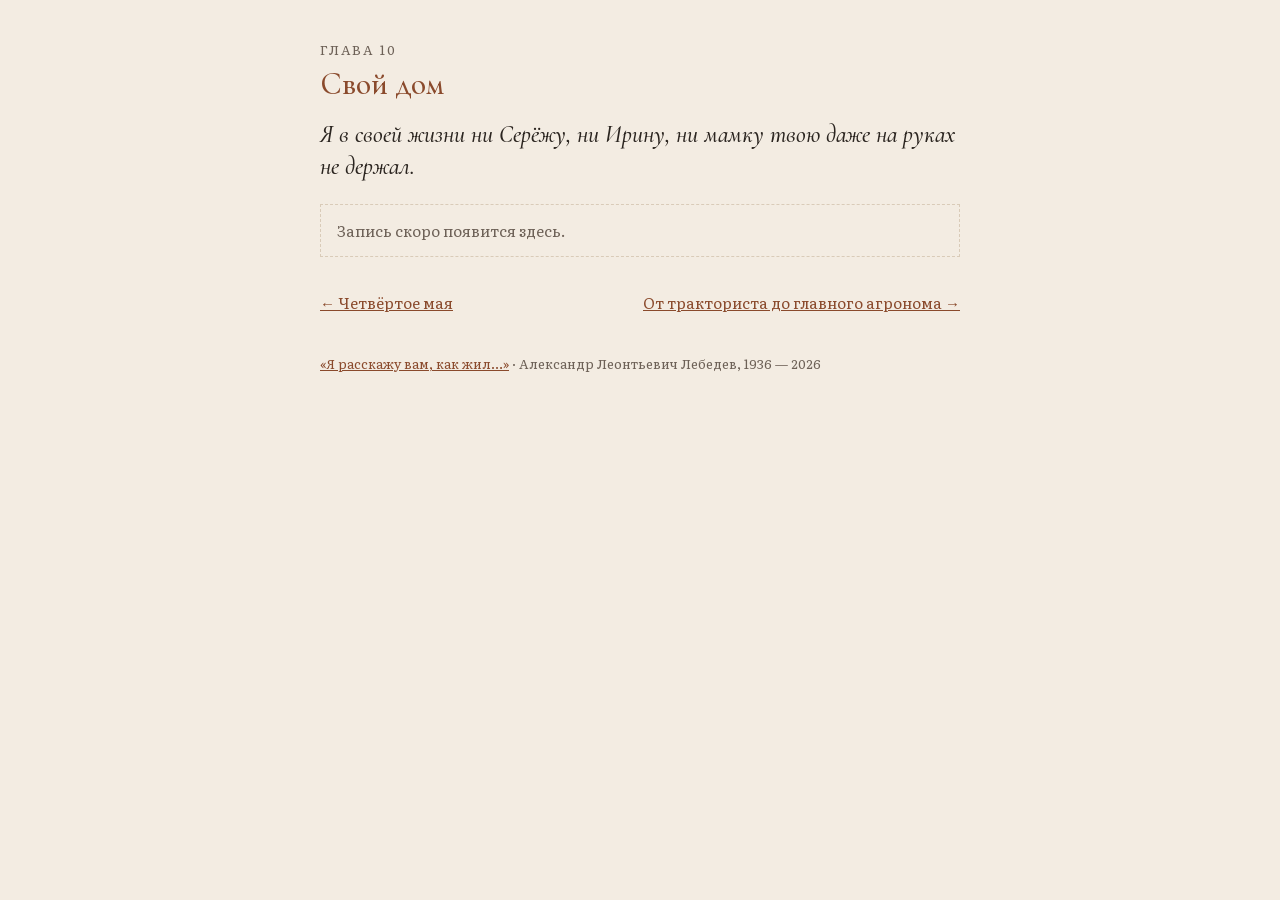
==== 10/index.html @ 7bede4b7 "Add files via upload" ====
<!doctype html>
<html lang="ru">
<head>
<meta charset="utf-8">
<meta name="viewport" content="width=device-width, initial-scale=1">
<meta name="robots" content="noindex, nofollow">
<title>10. Свой дом</title>
<link rel="stylesheet" href="../fonts/fonts.css">
<link rel="stylesheet" href="../style.css">
</head>
<body>

<div class="num">Глава 10</div>
<h2>Свой дом</h2>
<p class="quote">Я в своей жизни ни Серёжу, ни Ирину, ни мамку твою даже на руках не держал.</p>
<div class="pending">Запись скоро появится здесь.</div>

<nav><a href="../9/">← Четвёртое мая</a><a href="../11/">От тракториста до главного агронома →</a></nav>
<footer><a href="../">«Я расскажу вам, как жил…»</a> · Александр Леонтьевич Лебедев, 1936 — 2026</footer>

</body>
</html>
---- fonts/fonts.css ----
@font-face {
  font-family: 'Cormorant Garamond';
  font-style: italic;
  font-weight: 500;
  font-display: block;
  src: url(CormorantGaramond-italic-500-cyrillic-ext.woff2) format('woff2');
  unicode-range: U+0460-052F, U+1C80-1C8A, U+20B4, U+2DE0-2DFF, U+A640-A69F, U+FE2E-FE2F;
}
@font-face {
  font-family: 'Cormorant Garamond';
  font-style: italic;
  font-weight: 500;
  font-display: block;
  src: url(CormorantGaramond-italic-500-cyrillic.woff2) format('woff2');
  unicode-range: U+0301, U+0400-045F, U+0490-0491, U+04B0-04B1, U+2116;
}
@font-face {
  font-family: 'Cormorant Garamond';
  font-style: italic;
  font-weight: 500;
  font-display: block;
  src: url(CormorantGaramond-italic-500-latin-ext.woff2) format('woff2');
  unicode-range: U+0100-02BA, U+02BD-02C5, U+02C7-02CC, U+02CE-02D7, U+02DD-02FF, U+0304, U+0308, U+0329, U+1D00-1DBF, U+1E00-1E9F, U+1EF2-1EFF, U+2020, U+20A0-20AB, U+20AD-20C4, U+2113, U+2C60-2C7F, U+A720-A7FF;
}
@font-face {
  font-family: 'Cormorant Garamond';
  font-style: italic;
  font-weight: 500;
  font-display: block;
  src: url(CormorantGaramond-italic-500-latin.woff2) format('woff2');
  unicode-range: U+0000-00FF, U+0131, U+0152-0153, U+02BB-02BC, U+02C6, U+02DA, U+02DC, U+0304, U+0308, U+0329, U+2000-206F, U+20AC, U+2122, U+2191, U+2193, U+2212, U+2215, U+FEFF, U+FFFD;
}
@font-face {
  font-family: 'Cormorant Garamond';
  font-style: normal;
  font-weight: 500;
  font-display: block;
  src: url(CormorantGaramond-normal-500-cyrillic-ext.woff2) format('woff2');
  unicode-range: U+0460-052F, U+1C80-1C8A, U+20B4, U+2DE0-2DFF, U+A640-A69F, U+FE2E-FE2F;
}
@font-face {
  font-family: 'Cormorant Garamond';
  font-style: normal;
  font-weight: 500;
  font-display: block;
  src: url(CormorantGaramond-normal-500-cyrillic.woff2) format('woff2');
  unicode-range: U+0301, U+0400-045F, U+0490-0491, U+04B0-04B1, U+2116;
}
@font-face {
  font-family: 'Cormorant Garamond';
  font-style: normal;
  font-weight: 500;
  font-display: block;
  src: url(CormorantGaramond-normal-500-latin-ext.woff2) format('woff2');
  unicode-range: U+0100-02BA, U+02BD-02C5, U+02C7-02CC, U+02CE-02D7, U+02DD-02FF, U+0304, U+0308, U+0329, U+1D00-1DBF, U+1E00-1E9F, U+1EF2-1EFF, U+2020, U+20A0-20AB, U+20AD-20C4, U+2113, U+2C60-2C7F, U+A720-A7FF;
}
@font-face {
  font-family: 'Cormorant Garamond';
  font-style: normal;
  font-weight: 500;
  font-display: block;
  src: url(CormorantGaramond-normal-500-latin.woff2) format('woff2');
  unicode-range: U+0000-00FF, U+0131, U+0152-0153, U+02BB-02BC, U+02C6, U+02DA, U+02DC, U+0304, U+0308, U+0329, U+2000-206F, U+20AC, U+2122, U+2191, U+2193, U+2212, U+2215, U+FEFF, U+FFFD;
}
@font-face {
  font-family: 'Cormorant Garamond';
  font-style: normal;
  font-weight: 600;
  font-display: block;
  src: url(CormorantGaramond-normal-600-cyrillic-ext.woff2) format('woff2');
  unicode-range: U+0460-052F, U+1C80-1C8A, U+20B4, U+2DE0-2DFF, U+A640-A69F, U+FE2E-FE2F;
}
@font-face {
  font-family: 'Cormorant Garamond';
  font-style: normal;
  font-weight: 600;
  font-display: block;
  src: url(CormorantGaramond-normal-600-cyrillic.woff2) format('woff2');
  unicode-range: U+0301, U+0400-045F, U+0490-0491, U+04B0-04B1, U+2116;
}
@font-face {
  font-family: 'Cormorant Garamond';
  font-style: normal;
  font-weight: 600;
  font-display: block;
  src: url(CormorantGaramond-normal-600-latin-ext.woff2) format('woff2');
  unicode-range: U+0100-02BA, U+02BD-02C5, U+02C7-02CC, U+02CE-02D7, U+02DD-02FF, U+0304, U+0308, U+0329, U+1D00-1DBF, U+1E00-1E9F, U+1EF2-1EFF, U+2020, U+20A0-20AB, U+20AD-20C4, U+2113, U+2C60-2C7F, U+A720-A7FF;
}
@font-face {
  font-family: 'Cormorant Garamond';
  font-style: normal;
  font-weight: 600;
  font-display: block;
  src: url(CormorantGaramond-normal-600-latin.woff2) format('woff2');
  unicode-range: U+0000-00FF, U+0131, U+0152-0153, U+02BB-02BC, U+02C6, U+02DA, U+02DC, U+0304, U+0308, U+0329, U+2000-206F, U+20AC, U+2122, U+2191, U+2193, U+2212, U+2215, U+FEFF, U+FFFD;
}
@font-face {
  font-family: 'Literata';
  font-style: italic;
  font-weight: 400 600;
  font-display: block;
  src: url(Literata-italic-400-600-cyrillic-ext.woff2) format('woff2');
  unicode-range: U+0460-052F, U+1C80-1C8A, U+20B4, U+2DE0-2DFF, U+A640-A69F, U+FE2E-FE2F;
}
@font-face {
  font-family: 'Literata';
  font-style: italic;
  font-weight: 400 600;
  font-display: block;
  src: url(Literata-italic-400-600-cyrillic.woff2) format('woff2');
  unicode-range: U+0301, U+0400-045F, U+0490-0491, U+04B0-04B1, U+2116;
}
@font-face {
  font-family: 'Literata';
  font-style: italic;
  font-weight: 400 600;
  font-display: block;
  src: url(Literata-italic-400-600-latin-ext.woff2) format('woff2');
  unicode-range: U+0100-02BA, U+02BD-02C5, U+02C7-02CC, U+02CE-02D7, U+02DD-02FF, U+0304, U+0308, U+0329, U+1D00-1DBF, U+1E00-1E9F, U+1EF2-1EFF, U+2020, U+20A0-20AB, U+20AD-20C4, U+2113, U+2C60-2C7F, U+A720-A7FF;
}
@font-face {
  font-family: 'Literata';
  font-style: italic;
  font-weight: 400 600;
  font-display: block;
  src: url(Literata-italic-400-600-latin.woff2) format('woff2');
  unicode-range: U+0000-00FF, U+0131, U+0152-0153, U+02BB-02BC, U+02C6, U+02DA, U+02DC, U+0304, U+0308, U+0329, U+2000-206F, U+20AC, U+2122, U+2191, U+2193, U+2212, U+2215, U+FEFF, U+FFFD;
}
@font-face {
  font-family: 'Literata';
  font-style: normal;
  font-weight: 400 600;
  font-display: block;
  src: url(Literata-normal-400-600-cyrillic-ext.woff2) format('woff2');
  unicode-range: U+0460-052F, U+1C80-1C8A, U+20B4, U+2DE0-2DFF, U+A640-A69F, U+FE2E-FE2F;
}
@font-face {
  font-family: 'Literata';
  font-style: normal;
  font-weight: 400 600;
  font-display: block;
  src: url(Literata-normal-400-600-cyrillic.woff2) format('woff2');
  unicode-range: U+0301, U+0400-045F, U+0490-0491, U+04B0-04B1, U+2116;
}
@font-face {
  font-family: 'Literata';
  font-style: normal;
  font-weight: 400 600;
  font-display: block;
  src: url(Literata-normal-400-600-latin-ext.woff2) format('woff2');
  unicode-range: U+0100-02BA, U+02BD-02C5, U+02C7-02CC, U+02CE-02D7, U+02DD-02FF, U+0304, U+0308, U+0329, U+1D00-1DBF, U+1E00-1E9F, U+1EF2-1EFF, U+2020, U+20A0-20AB, U+20AD-20C4, U+2113, U+2C60-2C7F, U+A720-A7FF;
}
@font-face {
  font-family: 'Literata';
  font-style: normal;
  font-weight: 400 600;
  font-display: block;
  src: url(Literata-normal-400-600-latin.woff2) format('woff2');
  unicode-range: U+0000-00FF, U+0131, U+0152-0153, U+02BB-02BC, U+02C6, U+02DA, U+02DC, U+0304, U+0308, U+0329, U+2000-206F, U+20AC, U+2122, U+2191, U+2193, U+2212, U+2215, U+FEFF, U+FFFD;
}
---- style.css ----
:root { --paper:#f3ece2; --ink:#2b2520; --soft:#6d6157; --accent:#8a4a2c; --line:#d9cbb8; }
* { box-sizing: border-box; }
html { background: var(--paper); }
body { margin: 0 auto; max-width: 680px; padding: 40px 20px 60px; color: var(--ink);
       font: 17px/1.55 "Literata", Georgia, serif; }
a { color: var(--accent); }
.person { font-size: 12px; letter-spacing: .14em; text-transform: uppercase; color: var(--soft); }
h1, h2 { font-family: "Cormorant Garamond", Georgia, serif; font-weight: 500; color: var(--accent); line-height: 1.1; }
h1 { font-style: italic; font-size: 40px; margin: 10px 0 6px; }
h2 { font-size: 32px; margin: 6px 0 18px; }
.sub, .years { font-family: "Cormorant Garamond", Georgia, serif; font-size: 19px; color: var(--soft); }
.num { font-size: 13px; letter-spacing: .14em; text-transform: uppercase; color: var(--soft); }
.quote { font-family: "Cormorant Garamond", Georgia, serif; font-style: italic; font-size: 24px; line-height: 1.3;
         margin: 0 0 22px; white-space: pre-line; }
figure { margin: 0 0 22px; }
figure img { width: 100%; height: auto; display: block; }
figcaption { margin-top: 6px; font: italic 15px "Cormorant Garamond", Georgia, serif; color: var(--soft); }
.portraits { display: flex; gap: 12px; margin: 26px 0; }
.portraits img { width: 50%; height: auto; display: block; }
audio { width: 100%; margin: 6px 0 4px; }
.pending { padding: 14px 16px; border: 1px dashed var(--line); color: var(--soft); font-size: 15px; }
.dur { font-size: 13px; color: var(--soft); }
ol { padding-left: 0; list-style: none; counter-reset: ch; }
ol li { counter-increment: ch; padding: 9px 0; border-bottom: 1px solid var(--line); }
ol li::before { content: counter(ch) ". "; color: var(--soft); }
nav { display: flex; flex-wrap: wrap; gap: 12px; justify-content: space-between; margin-top: 34px; font-size: 15px; }
footer { margin-top: 40px; font-size: 13px; color: var(--soft); }
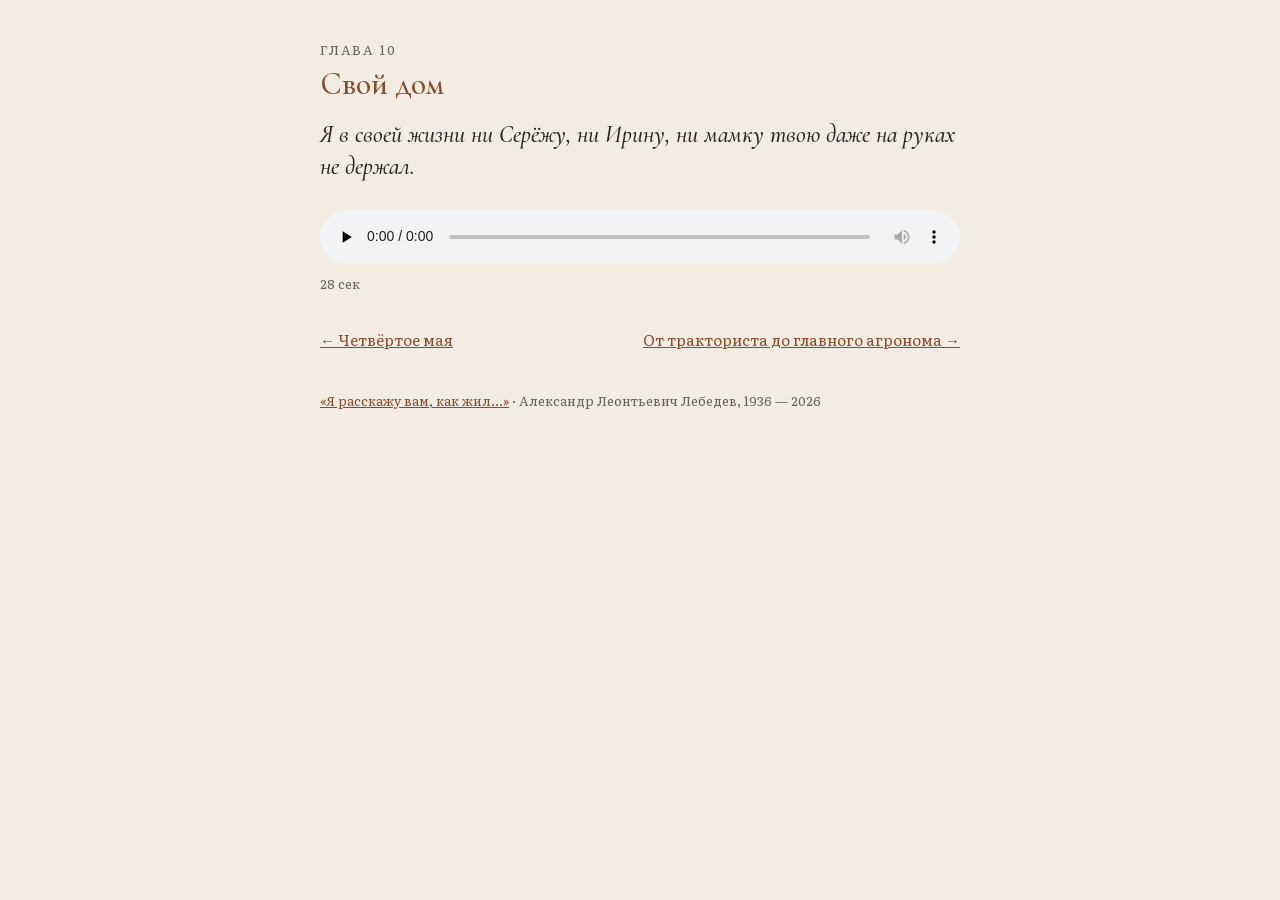
==== commit 953af879: "Add files via upload" ====
--- a/10/index.html
+++ b/10/index.html
@@ -13,7 +13,7 @@
 <div class="num">Глава 10</div>
 <h2>Свой дом</h2>
 <p class="quote">Я в своей жизни ни Серёжу, ни Ирину, ни мамку твою даже на руках не держал.</p>
-<div class="pending">Запись скоро появится здесь.</div>
+<audio controls preload="none" src="../audio/10.m4a"></audio><div class="dur">28 сек</div>
 
 <nav><a href="../9/">← Четвёртое мая</a><a href="../11/">От тракториста до главного агронома →</a></nav>
 <footer><a href="../">«Я расскажу вам, как жил…»</a> · Александр Леонтьевич Лебедев, 1936 — 2026</footer>
